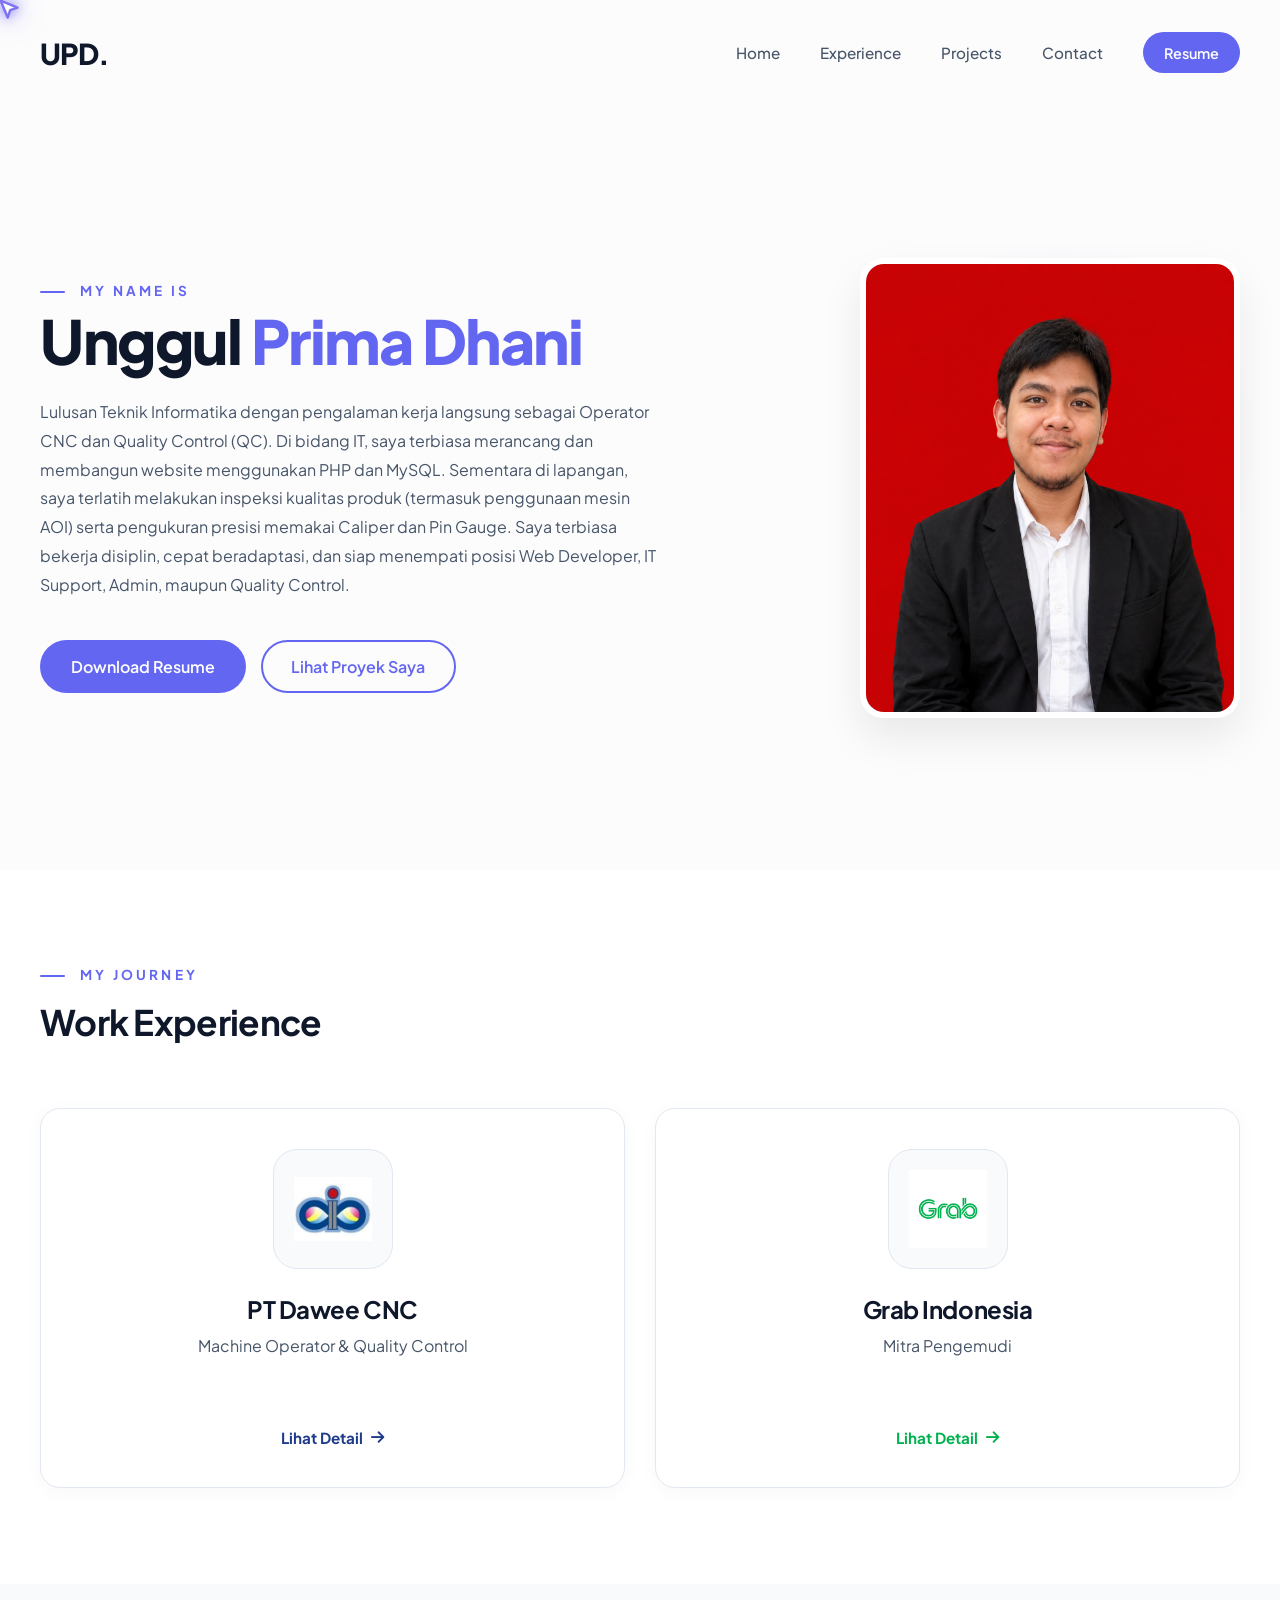
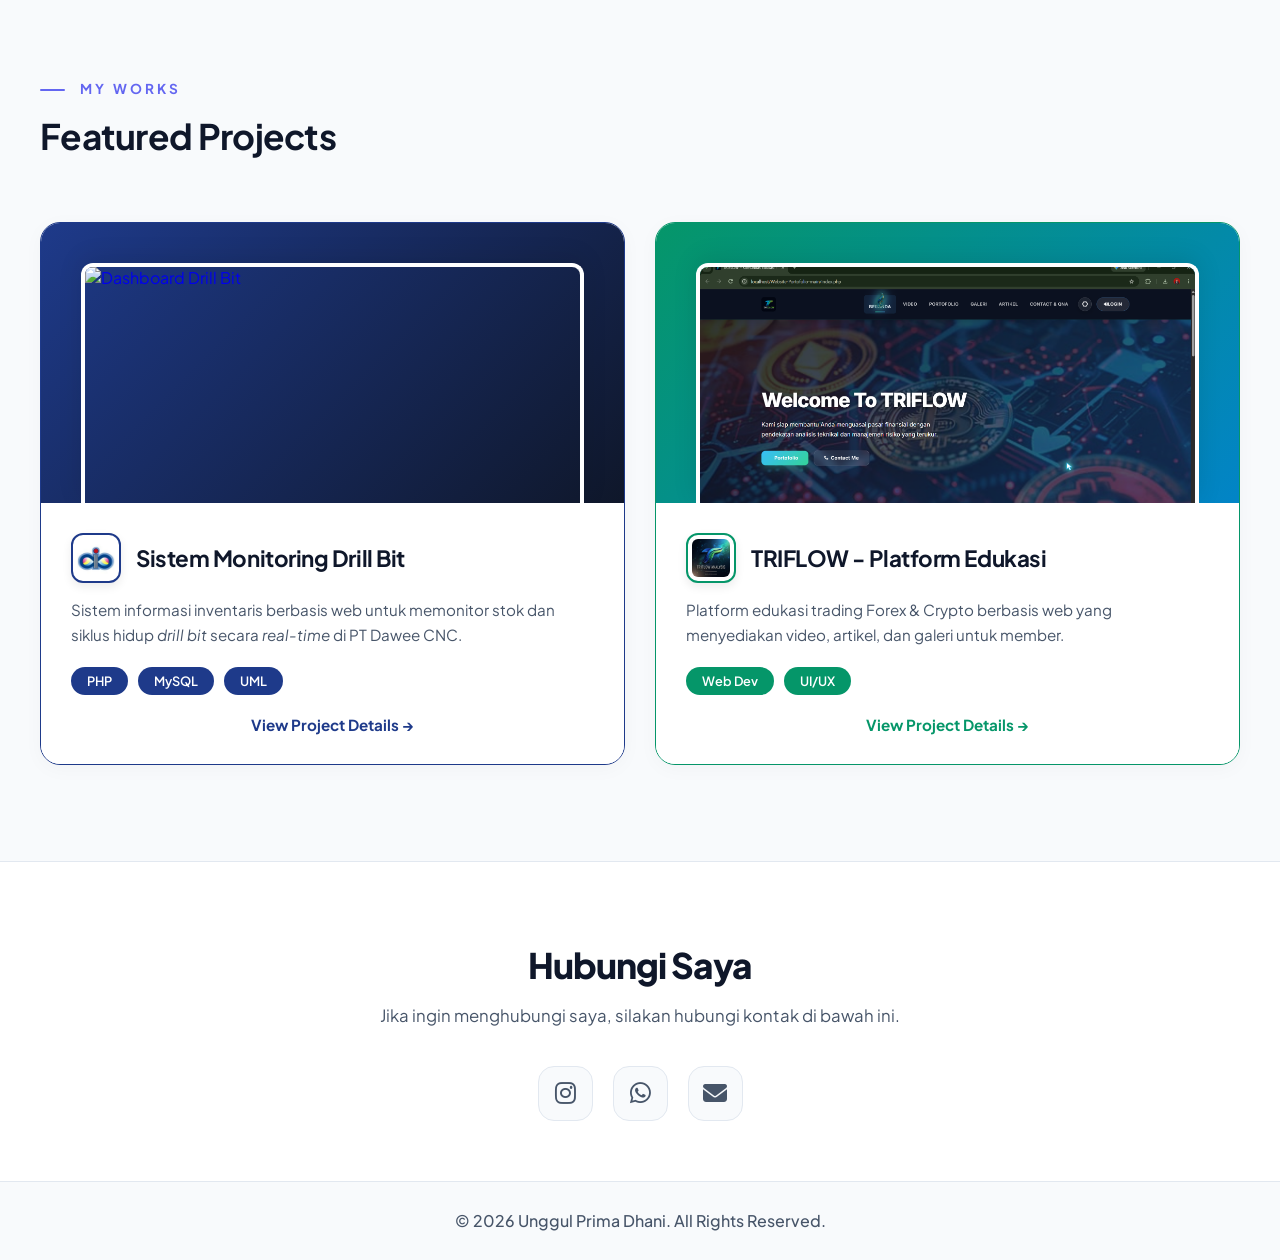
==== index.html @ a15e66b8 "Upload portofolio pertama" ====
<!DOCTYPE html>
<html lang="en">
  <head>
    <meta charset="UTF-8" />
    <meta name="viewport" content="width=device-width, initial-scale=1.0" />
    <link rel="stylesheet" href="style.css" />
    <link rel="stylesheet" href="responsive.css" />
    <link rel="stylesheet" href="https://cdnjs.cloudflare.com/ajax/libs/font-awesome/6.4.0/css/all.min.css">
    <title>Unggul Prima Dhani | Portfolio</title>
    <link rel="icon" href="data:image/svg+xml,%3Csvg xmlns='http://www.w3.org/2000/svg' viewBox='0 0 100 100'%3E%3Crect width='100' height='100' rx='20' fill='%230f172a'/%3E%3Ctext x='50' y='55' font-family='monospace' font-size='32' font-weight='bold' fill='%2338bdf8' text-anchor='middle'%3EUPD%3C/text%3E%3Ccircle cx='50' cy='75' r='7' fill='%2338bdf8'%3E%3Canimate attributeName='opacity' values='1;0;1' dur='1s' repeatCount='indefinite' /%3E%3C/circle%3E%3C/svg%3E">
  </head>
  <body>
    <div id="custom-cursor"></div>

    <div id="imageModal" class="modal">
      <span class="close-modal">&times;</span>
      <img class="modal-content" id="zoomedImage">
    </div>

    <header>
      <div class="main-container">
        <div class="nav">
          <div class="logo"><a href="index.html">UPD.</a></div>
          <nav>
            <ul>
              <li><a href="#hero">Home</a></li>
              <li><a href="#experience">Experience</a></li>
              <li><a href="#projects">Projects</a></li>
              <li><a href="#contact">Contact</a></li>
              <li><a href="resume.pdf" target="_blank" class="btn-primary" style="padding: 0.6rem 1.2rem; font-size: 0.9rem;">Resume</a></li>
            </ul>
          </nav>
          <div class="burger"><div class="line-1"></div><div class="line-2"></div><div class="line-3"></div></div>
        </div>

        <section id="hero">
          <div class="hero-left">
            <h3 class="pre-title">My name is</h3>
            <h1 class="hero-name">Unggul <span>Prima Dhani</span></h1>
            <p>
              Lulusan Teknik Informatika dengan pengalaman kerja langsung sebagai Operator CNC dan Quality Control (QC). Di bidang IT, saya terbiasa merancang dan membangun website menggunakan PHP dan MySQL. Sementara di lapangan, saya terlatih melakukan inspeksi kualitas produk (termasuk penggunaan mesin AOI) serta pengukuran presisi memakai Caliper dan Pin Gauge. Saya terbiasa bekerja disiplin, cepat beradaptasi, dan siap menempati posisi Web Developer, IT Support, Admin, maupun Quality Control.
            </p>
            <div class="hero-buttons">
              <a href="resume.pdf" target="_blank" class="btn-primary">Download Resume</a>
              <a href="#projects" class="btn-primary btn-outline">Lihat Proyek Saya</a>
            </div>
          </div>
          <div class="hero-right">
            <img src="images/portfolios/pasfoto.png" alt="Foto Unggul Prima Dhani" class="profile-img zoomable">
          </div>
        </section>
      </div>
    </header>

    <section id="experience" style="padding: var(--sectionPadding); background-color: #ffffff;">
      <div class="main-container">
        <h3 class="pre-title">My Journey</h3>
        <h1 class="section-title">Work Experience</h1>
        <div class="grid-2-company">
          <a href="pekerjaan/dawee.html" class="company-card dawee-card">
            <div class="company-logo-wrapper"><img src="images/portfolios/dawee.jpg" alt="PT Dawee CNC Logo" class="company-logo" /></div>
            <div class="company-info">
              <h4>PT Dawee CNC</h4>
              <p>Machine Operator & Quality Control</p>
              <span class="view-detail-label">Lihat Detail <i class="fas fa-arrow-right"></i></span>
            </div>
          </a>
          <a href="pekerjaan/grab.html" class="company-card grab-card">
            <div class="company-logo-wrapper"><img src="images/portfolios/grab.png" alt="Grab Indonesia Logo" class="company-logo" /></div>
            <div class="company-info">
              <h4>Grab Indonesia</h4>
              <p>Mitra Pengemudi</p>
              <span class="view-detail-label">Lihat Detail <i class="fas fa-arrow-right"></i></span>
            </div>
          </a>
        </div>
      </div>
    </section>

    <section id="projects" style="padding: var(--sectionPadding); background-color: var(--secondaryBackgroundColor);">
      <div class="main-container">
        <h3 class="pre-title">My Works</h3>
        <h1 class="section-title">Featured Projects</h1>
        
        <div class="grid-2-company projects-grid">
          
          <!-- Proyek 1: Dawee (NAVY) -->
          <a href="proyek/Monitoring_DrillBit_Dawee/detail-drillbit.html" class="company-card project-card dawee-card" style="border-color: #1e3a8a;">
            <div class="project-img-container" style="background: linear-gradient(135deg, #1e3a8a 0%, #0f172a 100%);">
              <img src="proyek/Monitoring_DrillBit_Dawee/gambar/dashboard.png" alt="Dashboard Drill Bit">
            </div>
            <div class="project-content">
              <div class="project-header">
                <img src="images/portfolios/dawee.jpg" alt="Logo Dawee" class="project-logo" style="border: 2px solid #1e3a8a;">
                <h4 class="project-title">Sistem Monitoring Drill Bit</h4>
              </div>
              <p class="project-desc">Sistem informasi inventaris berbasis web untuk memonitor stok dan siklus hidup <i>drill bit</i> secara <i>real-time</i> di PT Dawee CNC.</p>
              <div class="project-tags">
                <span class="tag" style="background-color: #1e3a8a;">PHP</span>
                <span class="tag" style="background-color: #1e3a8a;">MySQL</span>
                <span class="tag" style="background-color: #1e3a8a;">UML</span>
              </div>
              <span class="view-detail-label" style="color: #1e3a8a;">View Project Details &rarr;</span>
            </div>
          </a>

          <!-- Proyek 2: TRIFLOW (HIJAU-BIRU) -->
          <a href="proyek/triflow/detail-triflow.html" class="company-card project-card triflow-card" style="border-color: #059669;">
            <div class="project-img-container" style="background: linear-gradient(135deg, #059669 0%, #0284c7 100%);">
              <img src="proyek/triflow/gambar/Dashboard1.png" alt="Dashboard Triflow">
            </div>
            <div class="project-content">
              <div class="project-header">
                <img src="proyek/triflow/gambar/PROFIL_TRIFLOW.jpeg" alt="Logo Triflow" class="project-logo" style="object-fit: cover; border: 2px solid #059669;">
                <h4 class="project-title">TRIFLOW - Platform Edukasi</h4>
              </div>
              <p class="project-desc">Platform edukasi trading Forex & Crypto berbasis web yang menyediakan video, artikel, dan galeri untuk member.</p>
              <div class="project-tags">
                <span class="tag" style="background-color: #059669;">Web Dev</span>
                <span class="tag" style="background-color: #059669;">UI/UX</span>
              </div>
              <span class="view-detail-label" style="color: #059669;">View Project Details &rarr;</span>
            </div>
          </a>

        </div>
      </div>
    </section>

    <footer id="contact" class="main-footer">
      <div class="main-container footer-content">
        <h2>Hubungi Saya</h2>
        <p>Jika ingin menghubungi saya, silakan hubungi kontak di bawah ini.</p>
        <div class="contact-links">
          <a href="https://www.instagram.com/ungguldhani/" target="_blank" class="contact-btn instagram" title="Instagram"><i class="fab fa-instagram"></i></a>
          <a href="https://wa.me/6281949468689" target="_blank" class="contact-btn whatsapp" title="WhatsApp"><i class="fab fa-whatsapp"></i></a>
          <a href="mailto:unggulprimadhan@gmail.com" class="contact-btn email" title="Email"><i class="fas fa-envelope"></i></a>
        </div>
      </div>
      <div class="footer-bottom">
        <p>&#169; 2026 Unggul Prima Dhani. All Rights Reserved.</p>
      </div>
    </footer>

    <script>
      document.addEventListener("DOMContentLoaded", function() {
        const customCursor = document.getElementById('custom-cursor');
        const isMouse = window.matchMedia("(pointer: fine)").matches;
        if (customCursor && isMouse) {
          document.body.style.cursor = 'none';
          const interactiveEls = document.querySelectorAll('a, button, .company-card, .zoomable');
          interactiveEls.forEach(el => el.style.cursor = 'none');
          customCursor.style.display = 'block';
          let lastTrailTime = 0;
          document.addEventListener('mousemove', (e) => {
            requestAnimationFrame(() => {
              customCursor.style.left = e.clientX + 'px';
              customCursor.style.top = e.clientY + 'px';
            });
            const now = Date.now();
            if (now - lastTrailTime > 30) {
              createTrail(e.clientX, e.clientY, '#7e74f1');
              lastTrailTime = now;
            }
          });
        }

        function createTrail(x, y, color) {
          const particle = document.createElement('div');
          particle.classList.add('trail-particle');
          particle.style.left = x + 'px';
          particle.style.top = y + 'px';
          particle.style.backgroundColor = color;
          particle.style.boxShadow = `0 0 10px ${color}`;
          document.body.appendChild(particle);
          setTimeout(() => { particle.remove(); }, 1000);
        }

        const modal = document.getElementById("imageModal");
        const modalImg = document.getElementById("zoomedImage");
        const closeBtn = document.querySelector(".close-modal");
        const images = document.querySelectorAll(".zoomable");

        images.forEach(img => {
          img.addEventListener("click", function() {
            modal.style.display = "block";
            modalImg.src = this.src;
            if (customCursor) customCursor.style.display = "none";
            document.body.style.cursor = "zoom-out";
          });
        });

        closeBtn.addEventListener("click", function() {
          modal.style.display = "none";
          if (customCursor && isMouse) {
            customCursor.style.display = "block";
            document.body.style.cursor = "none";
          }
        });

        modal.addEventListener("click", function(e) {
          if (e.target === modal) {
            modal.style.display = "none";
            if (customCursor && isMouse) {
              customCursor.style.display = "block";
              document.body.style.cursor = "none";
            }
          }
        });
      });
    </script>
  </body>
</html>
---- style.css ----
@import url("https://fonts.googleapis.com/css2?family=Plus+Jakarta+Sans:wght@300;400;500;600;700;800&display=swap");

:root {
  --primaryTextColor: #0f172a;
  --secondaryTextColor: #475569;
  --borderColor: #e2e8f0;
  --lineColor: #cbd5e1;
  --primaryBackgroundColor: #ffffff;
  --secondaryBackgroundColor: #f8fafc;
  --thirdBackgroundColor: #f1f5f9;
  --primaryIconColor: #6366f1;
  --primaryIconColorHover: #4f46e5;
  --sectionPadding: 6rem 0;
  --itemBorderRadius: 1rem;
}

* { margin: 0; padding: 0; box-sizing: border-box; scroll-behavior: smooth; }
body { font-family: "Plus Jakarta Sans", sans-serif; cursor: default; background-color: #fcfcfd; }
h1, h2, h3, h4, h5, h6, strong { color: var(--primaryTextColor); letter-spacing: -0.02em; }
p { font-size: 1rem; line-height: 1.8rem; color: var(--secondaryTextColor); }
a { text-decoration: none; }
.main-container { width: 1200px; margin: 0 auto; }

@media screen and (max-width: 1200px) { .main-container { width: 90%; } }

.btn-primary { background-color: var(--primaryIconColor); color: white; padding: 0.9rem 1.8rem; border-radius: 50px; transition: all 0.3s ease; font-weight: 600; display: inline-block; border: 2px solid transparent; }
.btn-primary:hover { background-color: var(--primaryIconColorHover); transform: translateY(-3px); box-shadow: 0 8px 20px rgba(99, 102, 241, 0.3); }
.btn-outline { background-color: transparent; color: var(--primaryIconColor); border: 2px solid var(--primaryIconColor); }
.btn-outline:hover { background-color: var(--primaryIconColor); color: white; }
.section-title { margin: 1rem 0 4rem; font-size: 2.2rem; font-weight: 700; }
.pre-title { text-transform: uppercase; letter-spacing: 0.2rem; color: var(--primaryIconColor); position: relative; padding-left: 40px; width: fit-content; font-weight: 700; font-size: 0.85rem; }
.pre-title::before { content: ""; width: 25px; height: 2px; background: var(--primaryIconColor); position: absolute; display: block; left: 0; top: 50%; border-radius: 2px; }

.nav { display: flex; justify-content: space-between; padding: 2rem 0; align-items: center; }
nav ul { list-style: none; display: flex; gap: 2.5rem; align-items: center;}
.logo { display: flex; align-items: center; font-weight: 800; font-size: 1.8rem; letter-spacing: -1px; }
.logo a { color: var(--primaryTextColor); }
nav ul li a { color: var(--secondaryTextColor); font-weight: 500; transition: 0.3s; font-size: 0.95rem;}
nav ul li a:hover { color: var(--primaryIconColor); }
.burger div { width: 25px; height: 2px; background-color: var(--primaryTextColor); margin: 6px; transition: all 0.3s; z-index: 99; border-radius: 2px;}
.burger { display: none; z-index: 99; position: fixed; top: 33px; right: 35px; }

#hero { min-height: 85vh; display: flex; align-items: center; justify-content: space-between; gap: 60px; padding: 4rem 0; }
.hero-left { flex: 1.2; }
.hero-name { font-size: 3.8rem; font-weight: 800; margin: 0.5rem 0 1.5rem 0; line-height: 1.1; letter-spacing: -1.5px; }
.hero-name span { color: var(--primaryIconColor); }
.hero-right { flex: 1; display: flex; justify-content: flex-end; position: relative; }
.hero-right::before { content: ''; position: absolute; width: 400px; height: 400px; background: radial-gradient(circle, rgba(99,102,241,0.15) 0%, rgba(255,255,255,0) 70%); top: -20px; right: -20px; z-index: -1; border-radius: 50%; }
.profile-img { width: 380px; height: 460px; object-fit: cover; object-position: top; border-radius: 24px; border: 6px solid #ffffff; box-shadow: 0 20px 40px rgba(0, 0, 0, 0.08); transition: all 0.4s ease; }
.profile-img:hover { transform: translateY(-8px) scale(1.02); box-shadow: 0 25px 50px rgba(0, 0, 0, 0.12); }
.hero-buttons { margin-top: 40px; display: flex; gap: 15px; }

#portfolios, #experience { padding: var(--sectionPadding); }
.grid-2-company { display: grid; grid-template-columns: repeat(auto-fit, minmax(350px, 1fr)); gap: 30px; margin-top: 50px; }
.projects-grid { grid-template-columns: repeat(auto-fit, minmax(400px, 1fr)); max-width: 100%; margin: 50px auto 0 auto; }

.company-card { text-decoration: none; display: flex; flex-direction: column; align-items: center; background: #fff; padding: 40px 30px; border-radius: 20px; box-shadow: 0 4px 20px rgba(0,0,0,0.03); text-align: center; transition: all 0.4s ease; border: 1px solid var(--borderColor); height: 100%; min-height: 380px; }
.company-logo-wrapper { width: 120px; height: 120px; margin: 0 auto 25px; background: var(--secondaryBackgroundColor); border-radius: 24px; display: flex; align-items: center; justify-content: center; padding: 20px; transition: all 0.4s ease; border: 1px solid var(--borderColor); flex-shrink: 0; }
.company-logo { width: 100%; height: 100%; object-fit: contain; transition: all 0.4s ease; }
.company-info { display: flex; flex-direction: column; flex-grow: 1; width: 100%; }
.company-info h4 { font-size: 1.5rem; margin-bottom: 0.5rem; color: var(--primaryTextColor); font-weight: 700;}
.company-info p { font-size: 1rem; color: var(--secondaryTextColor); margin-bottom: 25px; }
.view-detail-label { display: inline-flex; align-items: center; justify-content: center; gap: 8px; margin-top: auto; font-weight: 700; font-size: 0.95rem; transition: all 0.3s ease; }
.view-detail-label i { transition: transform 0.3s ease; }
.company-card:hover .view-detail-label i { transform: translateX(5px); }

.dawee-card .view-detail-label { color: #1e3a8a; }
.dawee-card:hover { transform: translateY(-8px); border-color: #1e3a8a; box-shadow: 0 20px 40px rgba(30, 58, 138, 0.15); }
.dawee-card:hover .company-logo-wrapper { background: #eff6ff; border-color: #bfdbfe;}
.grab-card .view-detail-label { color: #00b14f; }
.grab-card:hover { transform: translateY(-8px); border-color: #00b14f; box-shadow: 0 20px 40px rgba(0, 177, 79, 0.15); }
.grab-card:hover .company-logo-wrapper { background: #f0fdf4; border-color: #bbf7d0; }

.project-card { text-align: left !important; padding: 0 !important; overflow: hidden; display: flex; flex-direction: column; border-radius: 20px; background: #fff;}
.project-img-container { padding: 40px 40px 0 40px; position: relative; overflow: hidden; display: flex; justify-content: center; align-items: flex-end; height: 280px; width: 100%; }
.project-img-container img { width: 100%; height: 240px; object-fit: cover; object-position: center 15%; border-radius: 12px 12px 0 0; border: 4px solid #ffffff; border-bottom: none; box-shadow: 0 -5px 25px rgba(0,0,0,0.1); transition: transform 0.5s cubic-bezier(0.175, 0.885, 0.32, 1.275); position: relative; z-index: 1; display: block; }
.project-card:hover .project-img-container img { transform: translateY(-8px); }
.project-content { padding: 30px; background: #fff; flex: 1; display: flex; flex-direction: column; }
.project-header { display: flex; align-items: center; gap: 15px; margin-bottom: 15px; }
.project-logo { width: 50px; height: 50px; border-radius: 12px; object-fit: contain; background: white; padding: 4px; box-shadow: 0 4px 10px rgba(0,0,0,0.08); }
.project-title { font-size: 1.4rem; color: var(--primaryTextColor); margin: 0; font-weight: 700;}
.project-desc { font-size: 0.95rem; margin-bottom: 20px; line-height: 1.6; color: var(--secondaryTextColor); flex: 1; }
.project-tags { display: flex; flex-wrap: wrap; gap: 10px; margin-bottom: 20px; }
.project-tags .tag { padding: 6px 16px; font-size: 0.8rem; border-radius: 50px; font-weight: 600; color: white; }

.main-footer { background-color: #ffffff; padding: 80px 0 0 0; text-align: center; border-top: 1px solid var(--borderColor); }
.footer-content { display: flex; flex-direction: column; align-items: center; gap: 15px; margin-bottom: 60px; }
.footer-content h2 { color: var(--primaryTextColor); font-size: 2.2rem; font-weight: 800; letter-spacing: -1px;}
.footer-content p { color: var(--secondaryTextColor); max-width: 600px; font-size: 1.05rem; margin-bottom: 20px; }
.contact-links { display: flex; gap: 20px; justify-content: center; }
.contact-btn { display: flex; align-items: center; justify-content: center; width: 55px; height: 55px; border-radius: 16px; font-size: 1.5rem; color: var(--secondaryTextColor); background-color: var(--secondaryBackgroundColor); border: 1px solid var(--borderColor); transition: all 0.4s cubic-bezier(0.175, 0.885, 0.32, 1.275); }
.instagram:hover { background: linear-gradient(45deg, #f09433 0%, #e6683c 25%, #dc2743 50%, #cc2366 75%, #bc1888 100%); color: #ffffff; border-color: transparent; transform: translateY(-8px) scale(1.05); box-shadow: 0 15px 25px rgba(220, 39, 67, 0.3); }
.whatsapp:hover { background: #25D366; color: #ffffff; border-color: transparent; transform: translateY(-8px) scale(1.05); box-shadow: 0 15px 25px rgba(37, 211, 102, 0.3); }
.email:hover { background: #EA4335; color: #ffffff; border-color: transparent; transform: translateY(-8px) scale(1.05); box-shadow: 0 15px 25px rgba(234, 67, 53, 0.3); }
.footer-bottom { background-color: var(--secondaryBackgroundColor); padding: 25px; color: var(--secondaryTextColor); font-size: 0.9rem; border-top: 1px solid var(--borderColor); font-weight: 500;}

#custom-cursor { position: fixed; top: 0; left: 0; width: 24px; height: 24px; pointer-events: none; z-index: 99999; background-image: url('data:image/svg+xml;utf8,<svg xmlns="http://www.w3.org/2000/svg" width="32" height="32" viewBox="0 0 24 24" fill="white" stroke="%237e74f1" stroke-width="2.5" stroke-linecap="round" stroke-linejoin="round"><path d="M3 3l7.07 16.97 2.51-7.39 7.39-2.51L3 3z"/></svg>'); background-size: cover; background-repeat: no-repeat; transform: translate(-10%, -10%); filter: drop-shadow(0px 0px 6px rgba(126, 116, 241, 0.9)) drop-shadow(0px 0px 12px rgba(126, 116, 241, 0.5)); display: none; }
.trail-particle { position: fixed; width: 10px; height: 10px; border-radius: 50%; pointer-events: none; z-index: 99998; transform: translate(-50%, -50%); animation: fadeOutTrail 1s linear forwards; }
@keyframes fadeOutTrail { 0% { opacity: 0.8; transform: translate(-50%, -50%) scale(1); } 100% { opacity: 0; transform: translate(-50%, -50%) scale(0); } }

.modal { display: none; position: fixed; z-index: 100000; left: 0; top: 0; width: 100%; height: 100%; background-color: rgba(15, 23, 42, 0.9); backdrop-filter: blur(8px); cursor: zoom-out; }
.modal-content { margin: auto; display: block; max-width: 90%; max-height: 85vh; margin-top: 5vh; border-radius: 16px; box-shadow: 0 25px 50px rgba(0,0,0,0.5); animation: zoomIn 0.3s ease; object-fit: contain; }
@keyframes zoomIn { from {transform: scale(0.9); opacity: 0;} to {transform: scale(1); opacity: 1;} }
.close-modal { position: absolute; top: 20px; right: 40px; color: #ffffff; font-size: 45px; font-weight: 300; transition: 0.3s; z-index: 100001; cursor: pointer;}
.close-modal:hover { color: #ef4444; transform: scale(1.1) rotate(90deg); }

@media (max-width: 768px) { .contact-btn { width: 50px; height: 50px; font-size: 1.3rem; border-radius: 12px; } }
---- responsive.css ----
@media screen and (max-width: 1000px) {
  p { font-size: 0.95rem; line-height: 1.7; }
  .grid-2-company { gap: 20px; }
}

@media screen and (max-width: 825px) {
  .burger { display: block; cursor: pointer; }
  .toggle-burger .line-1 { transform: rotate(-45deg) translate(-5px, 6px); }
  .toggle-burger .line-2 { opacity: 0; }
  .toggle-burger .line-3 { transform: rotate(45deg) translate(-5px, -6px); }

  nav { position: fixed; width: 70%; right: 0; top: 0; height: 100vh; flex-direction: column; background: rgba(255, 255, 255, 0.98); backdrop-filter: blur(10px); border-left: 1px solid var(--borderColor); z-index: 9; transform: translateX(100%); transition: 0.3s cubic-bezier(0.175, 0.885, 0.32, 1.275); box-shadow: -10px 0 30px rgba(0,0,0,0.05); }
  nav ul { height: 100vh; align-items: center; flex-direction: column; justify-content: center; gap: 2rem; }
  .nav-active { transform: translateX(0); }

  :root { --sectionPadding: 4rem 0; }

  .section-title { font-size: 1.8rem; margin: 0.5rem 0 2.5rem; }
  .pre-title { font-size: 0.8rem; }

  #hero { flex-direction: column-reverse; text-align: center; gap: 40px; padding-top: 3rem; }
  .hero-right { justify-content: center; }
  .hero-right::before { width: 300px; height: 300px; right: 50%; transform: translateX(50%); }
  .profile-img { width: 280px; height: 340px; border-radius: 20px; }
  .hero-name { font-size: 2.8rem; margin-bottom: 1rem; }
  .hero-buttons { justify-content: center; flex-wrap: wrap; }
  .hero-left { padding-bottom: 2rem; }
  .pre-title { margin: 0 auto; }

  footer { padding: 2rem 0; }
}

@media screen and (max-width: 640px) {
  .section-title { font-size: 1.5rem; }
  .pre-title { font-size: 0.75rem; }
  .hero-name { font-size: 2.2rem; }
  .btn-primary { width: 100%; text-align: center; }
  .hero-buttons { flex-direction: column; width: 100%; }
}
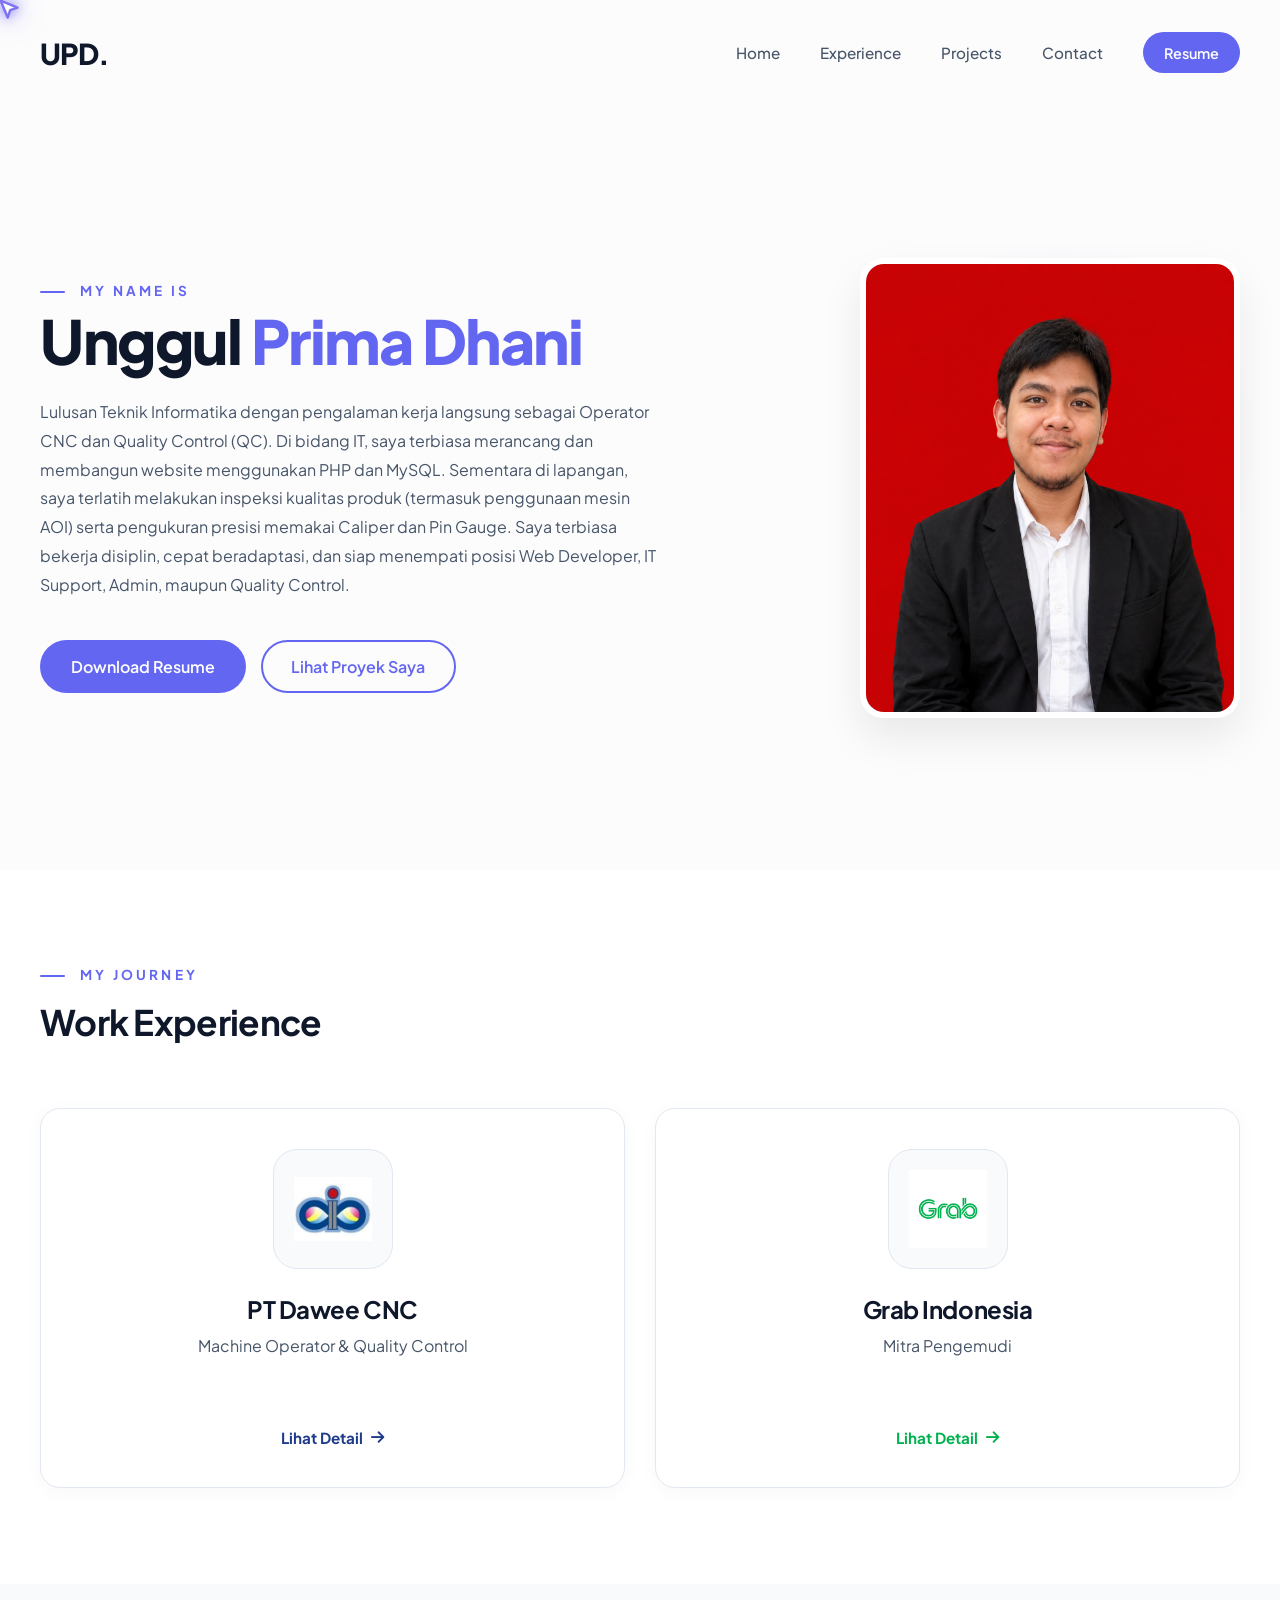
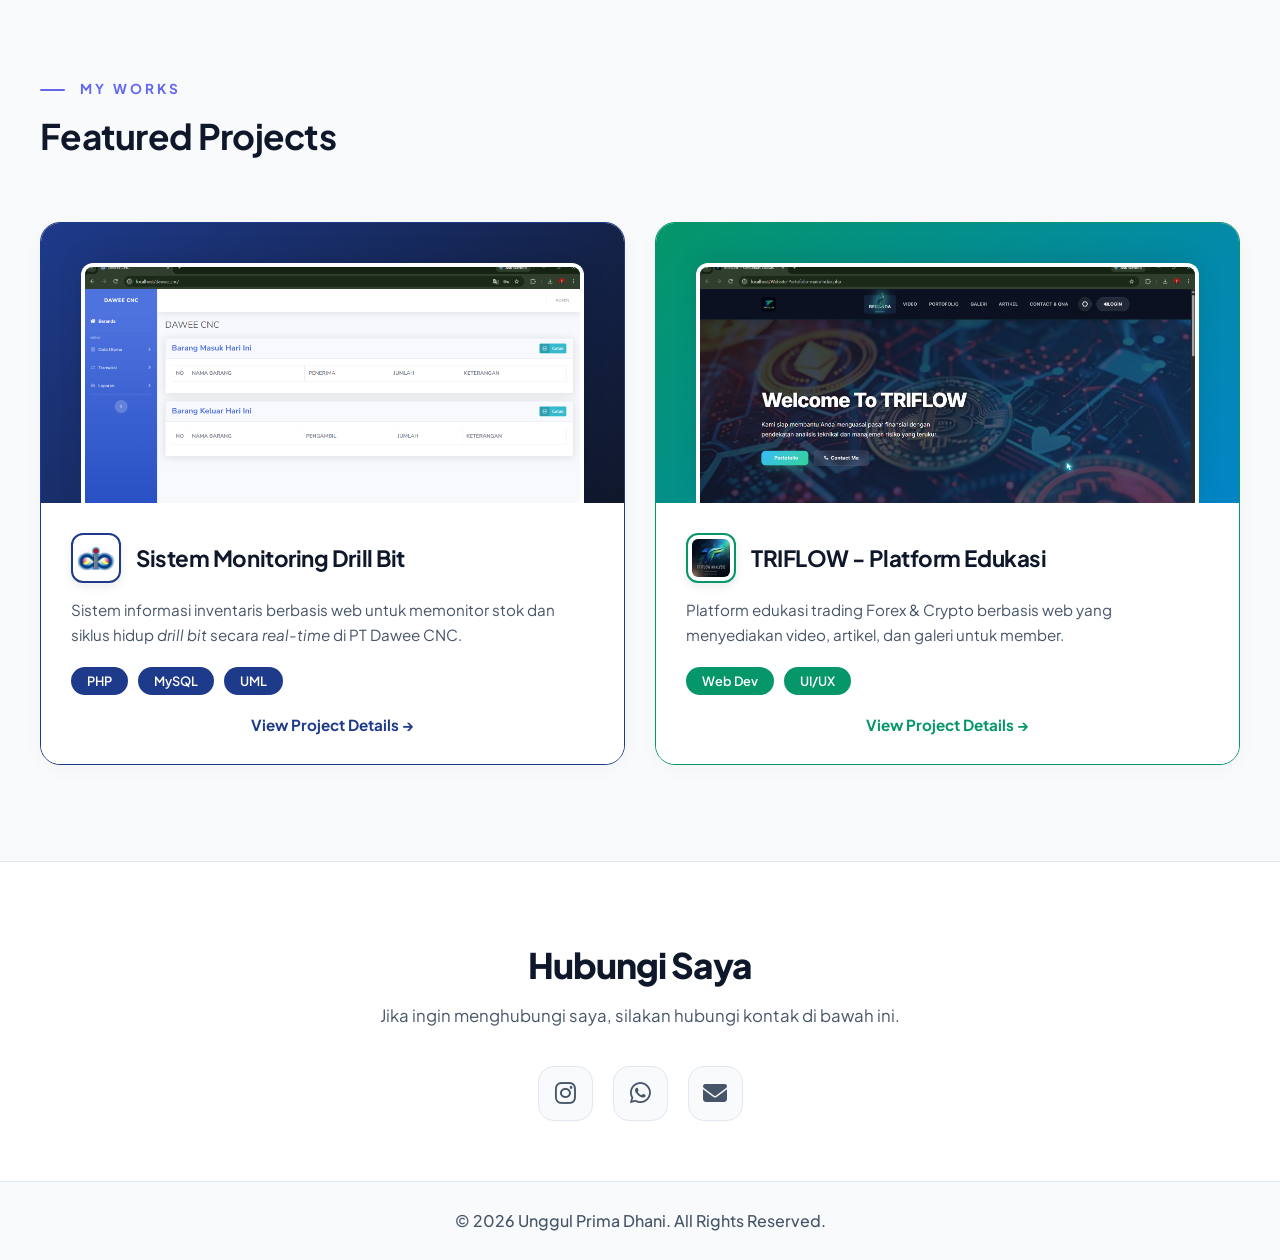
==== commit 49b40b6e: "Ganti nama folder ke dawee" ====
--- a/index.html
+++ b/index.html
@@ -84,10 +84,10 @@
         
         <div class="grid-2-company projects-grid">
           
-          <!-- Proyek 1: Dawee (NAVY) -->
-          <a href="proyek/Monitoring_DrillBit_Dawee/detail-drillbit.html" class="company-card project-card dawee-card" style="border-color: #1e3a8a;">
+          <!-- Proyek 1: Dawee -->
+          <a href="proyek/dawee/" class="company-card project-card dawee-card" style="border-color: #1e3a8a;">
             <div class="project-img-container" style="background: linear-gradient(135deg, #1e3a8a 0%, #0f172a 100%);">
-              <img src="proyek/Monitoring_DrillBit_Dawee/gambar/dashboard.png" alt="Dashboard Drill Bit">
+              <img src="proyek/dawee/gambar/dashboard-dawee.png" alt="Dashboard Drill Bit">
             </div>
             <div class="project-content">
               <div class="project-header">
@@ -104,8 +104,8 @@
             </div>
           </a>
 
-          <!-- Proyek 2: TRIFLOW (HIJAU-BIRU) -->
-          <a href="proyek/triflow/detail-triflow.html" class="company-card project-card triflow-card" style="border-color: #059669;">
+          <!-- Proyek 2: TRIFLOW -->
+          <a href="proyek/triflow/" class="company-card project-card triflow-card" style="border-color: #059669;">
             <div class="project-img-container" style="background: linear-gradient(135deg, #059669 0%, #0284c7 100%);">
               <img src="proyek/triflow/gambar/Dashboard1.png" alt="Dashboard Triflow">
             </div>
